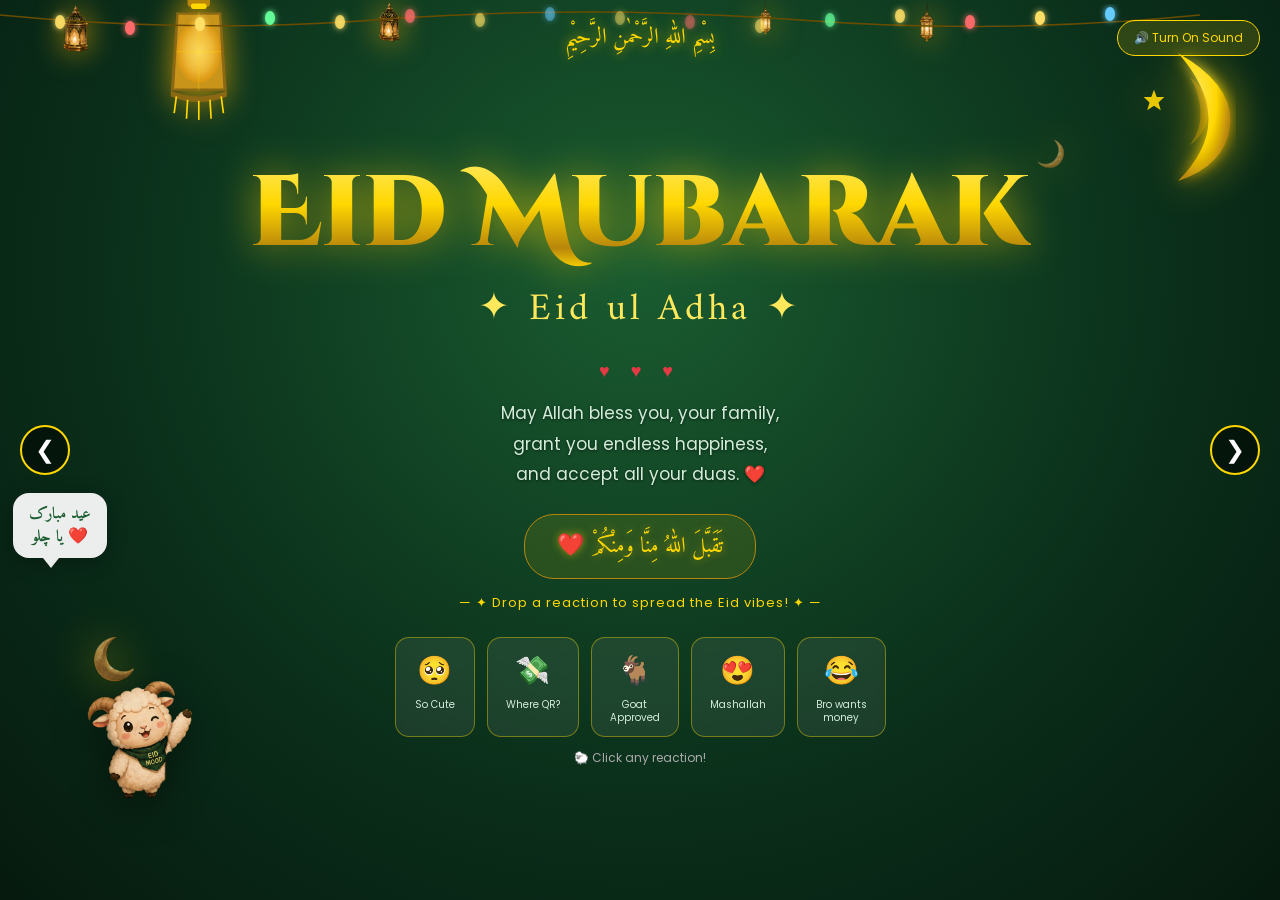
==== index.html @ 387fee1a "Initial commit - Eid ul Adha interactive web experience" ====
<!DOCTYPE html>
<html lang="en">
<head>
<meta charset="UTF-8">
<meta name="viewport" content="width=device-width, initial-scale=1.0, maximum-scale=1.0, user-scalable=no">
<title>Eid Mubarak - Eid ul Adha</title>
<link href="https://fonts.googleapis.com/css2?family=Cinzel+Decorative:wght@400;700;900&family=Amiri:wght@400;700&family=Poppins:wght@300;400;500;600;700&display=swap" rel="stylesheet">
<link rel="stylesheet" href="style.css">
</head>
<body>

<audio id="bg-music" loop>
    <source src="GIVEN_ASSESTS/BACK%20GROUND%20MUSIC.mp3" type="audio/mpeg">
</audio>

<canvas id="starCanvas"></canvas>

<!-- Slider Navigation -->
<button class="nav-btn prev-btn" id="prev-btn">❮</button>
<button class="nav-btn next-btn" id="next-btn">❯</button>

<!-- Toast for reactions -->
<div id="toast"></div>

<div class="slider-container" id="slider-container">

    <!-- ========================= SECTION 1 ========================= -->
    <section class="slide active" id="slide-1">
        <!-- String lights SVG -->
        <svg class="string-lights" viewBox="0 0 1200 80" preserveAspectRatio="none">
            <defs>
                <filter id="glow">
                    <feGaussianBlur stdDeviation="3" result="blur"/>
                    <feMerge><feMergeNode in="blur"/><feMergeNode in="SourceGraphic"/></feMerge>
                </filter>
            </defs>
            <path d="M0,15 Q200,35 400,18 Q600,5 800,20 Q1000,35 1200,15" stroke="#6a4c00" stroke-width="1.5" fill="none"/>
            <g filter="url(#glow)">
                <ellipse cx="60" cy="22" rx="5" ry="7" fill="#FFE066" class="bulb"/>
                <ellipse cx="130" cy="28" rx="5" ry="7" fill="#FF6B6B" class="bulb"/>
                <ellipse cx="200" cy="24" rx="5" ry="7" fill="#FFE066" class="bulb"/>
                <ellipse cx="270" cy="18" rx="5" ry="7" fill="#66FF99" class="bulb"/>
                <ellipse cx="340" cy="22" rx="5" ry="7" fill="#FFE066" class="bulb"/>
                <ellipse cx="410" cy="16" rx="5" ry="7" fill="#FF6B6B" class="bulb"/>
                <ellipse cx="480" cy="20" rx="5" ry="7" fill="#FFE066" class="bulb"/>
                <ellipse cx="550" cy="14" rx="5" ry="7" fill="#66CCFF" class="bulb"/>
                <ellipse cx="620" cy="18" rx="5" ry="7" fill="#FFE066" class="bulb"/>
                <ellipse cx="690" cy="22" rx="5" ry="7" fill="#FF6B6B" class="bulb"/>
                <ellipse cx="760" cy="26" rx="5" ry="7" fill="#FFE066" class="bulb"/>
                <ellipse cx="830" cy="20" rx="5" ry="7" fill="#66FF99" class="bulb"/>
                <ellipse cx="900" cy="16" rx="5" ry="7" fill="#FFE066" class="bulb"/>
                <ellipse cx="970" cy="22" rx="5" ry="7" fill="#FF6B6B" class="bulb"/>
                <ellipse cx="1040" cy="18" rx="5" ry="7" fill="#FFE066" class="bulb"/>
                <ellipse cx="1110" cy="14" rx="5" ry="7" fill="#66CCFF" class="bulb"/>
            </g>
        </svg>

        <div class="bismillah">بِسْمِ اللهِ الرَّحْمٰنِ الرَّحِيْمِ</div>
        <button class="sound-btn" id="sound-btn">🔊 Turn On Sound</button>

        <div class="speech-bubble">عید مبارک<br>یا چلو ❤️</div>

        <!-- Replaced SVG Sheep with PNG + Animation Class -->
        <img src="GIVEN_ASSESTS/SECTION%201%20SHEEP.png" class="sheep-s1 waving-sheep" alt="Happy Sheep">

        <!-- BOTH Old and New Moons -->
        <img src="GIVEN_ASSESTS/MOON%201.png" class="old-moon-1 glowing-moon" alt="Moon 1">
        <img src="GIVEN_ASSESTS/MOON%202.png" class="old-moon-2 glowing-moon" alt="Moon 2">
        
        <svg class="new-moon glowing-moon" viewBox="0 0 160 180" xmlns="http://www.w3.org/2000/svg">
            <defs>
                <radialGradient id="moonGrad" cx="35%" cy="35%" r="65%">
                    <stop offset="0%" stop-color="#FFE85C"/>
                    <stop offset="60%" stop-color="#FFD700"/>
                    <stop offset="100%" stop-color="#B8860B"/>
                </radialGradient>
                <filter id="moonGlow">
                    <feGaussianBlur stdDeviation="8" result="blur"/>
                    <feMerge><feMergeNode in="blur"/><feMergeNode in="SourceGraphic"/></feMerge>
                </filter>
            </defs>
            <g filter="url(#moonGlow)">
                <path d="M80,10 Q150,50 145,100 Q140,150 80,170 Q120,130 118,90 Q116,50 80,10Z" fill="url(#moonGrad)"/>
                <path d="M95,40 Q120,60 118,85 Q116,110 95,125 Q110,105 108,82 Q107,60 95,40Z" fill="rgba(255,180,0,0.3)"/>
            </g>
            <g transform="translate(50,70)">
                <polygon points="0,-14 3.4,-5 12.9,-5 5.6,1.8 8.5,11.5 0,6 -8.5,11.5 -5.6,1.8 -12.9,-5 -3.4,-5" fill="#FFD700" opacity="0.9"/>
            </g>
        </svg>

        <!-- BOTH Old and New Lanterns -->
        <img src="GIVEN_ASSESTS/LENTERN%201.png" class="old-lantern-1 glowing-lantern" alt="Lantern 1">
        <img src="GIVEN_ASSESTS/LENTERN%202.png" class="old-lantern-2 glowing-lantern" alt="Lantern 2">
        <img src="GIVEN_ASSESTS/LENTERN%201.png" class="old-lantern-3 glowing-lantern" alt="Lantern 3">
        <img src="GIVEN_ASSESTS/LENTERN%202.png" class="old-lantern-4 glowing-lantern" alt="Lantern 4">
        
        <svg class="new-lantern glowing-lantern" viewBox="0 0 80 130" xmlns="http://www.w3.org/2000/svg">
            <defs>
                <radialGradient id="lg1" cx="50%" cy="50%" r="50%">
                    <stop offset="0%" stop-color="#FFE066" stop-opacity="0.9"/>
                    <stop offset="100%" stop-color="#FF9900" stop-opacity="0.3"/>
                </radialGradient>
                <filter id="lglow"><feGaussianBlur stdDeviation="4"/></filter>
            </defs>
            <rect x="30" y="0" width="20" height="15" rx="3" fill="#B8860B"/>
            <rect x="33" y="12" width="14" height="5" rx="2" fill="#FFD700"/>
            <path d="M20,20 L60,20 L65,90 L15,90 Z" fill="#8B6914"/>
            <path d="M22,22 L58,22 L62,88 L18,88 Z" fill="#C8941A"/>
            <ellipse cx="40" cy="55" rx="20" ry="28" fill="url(#lg1)"/>
            <ellipse cx="40" cy="55" rx="15" ry="22" fill="#FFE066" opacity="0.4" filter="url(#lglow)"/>
            <line x1="40" y1="20" x2="40" y2="90" stroke="rgba(255,215,0,0.3)" stroke-width="1"/>
            <line x1="20" y1="55" x2="60" y2="55" stroke="rgba(255,215,0,0.3)" stroke-width="1"/>
            <path d="M15,90 Q40,100 65,90 L65,95 Q40,105 15,95 Z" fill="#8B6914"/>
            <line x1="20" y1="95" x2="18" y2="110" stroke="#FFD700" stroke-width="1.5"/>
            <line x1="30" y1="98" x2="29" y2="115" stroke="#FFD700" stroke-width="1.5"/>
            <line x1="40" y1="99" x2="40" y2="116" stroke="#FFD700" stroke-width="1.5"/>
            <line x1="50" y1="98" x2="51" y2="115" stroke="#FFD700" stroke-width="1.5"/>
            <line x1="60" y1="95" x2="62" y2="110" stroke="#FFD700" stroke-width="1.5"/>
        </svg>

        <div class="s1-content">
            <div class="eid-title">Eid Mubarak</div>
            <div class="eid-subtitle">✦ Eid ul Adha ✦</div>
            <div class="hearts-row">♥ ♥ ♥</div>
            <p class="blessing-text">
                May Allah bless you, your family,<br>
                grant you endless happiness,<br>
                and accept all your duas. ❤️
            </p>
            <div class="arabic-dua">❤️ تَقَبَّلَ اللهُ مِنَّا وَمِنْكُمْ</div>
            <div class="reaction-label">✦ Drop a reaction to spread the Eid vibes! ✦</div>
            <div class="reaction-row">
                <div class="react-btn" data-type="cute"><span class="emoji">🥺</span><span class="label">So Cute</span></div>
                <div class="react-btn" data-type="qr"><span class="emoji">💸</span><span class="label">Where QR?</span></div>
                <div class="react-btn" data-type="goat"><span class="emoji">🐐</span><span class="label">Goat<br>Approved</span></div>
                <div class="react-btn" data-type="masha"><span class="emoji">😍</span><span class="label">Mashallah</span></div>
                <div class="react-btn" data-type="broke"><span class="emoji">😂</span><span class="label">Bro wants<br>money</span></div>
            </div>
            <p style="font-size:12px;color:#aaa;margin-top:12px;">🐑 Click any reaction!</p>
        </div>
        <div id="confetti-container"></div>
    </section>

    <!-- ========================= SECTION 2 ========================= -->
    <section class="slide" id="slide-2">
        <div class="s2-bg-pattern"></div>
        <canvas class="money-canvas" id="moneyCanvas"></canvas>

        <div class="sci-note fluttering-note">
            <div class="note-title">💡 Scientific Fact</div>
            <div class="note-body">Scientists say sending Eidi increases happiness by 99.9% 😎</div>
        </div>

        <div class="sheep-s2-wrapper center-y">
            <div id="tears-container"></div>
            <!-- Replaced SVG Sheep with PNG + Animation Class -->
            <img src="GIVEN_ASSESTS/SECTION%202%20SHEEP.png" class="sheep-s2 crying-sheep-anim" alt="Crying Sheep">
        </div>
        
        <div class="speech-bubble bubble-s2">
            Aap bhi na yarr... 🥺
        </div>

        <div class="s2-content">
            <div class="s2-habibi">Okayy Habibi...</div>
            <div class="s2-title">Now For The <span>Important Part</span> 🥰</div>
            <div class="survived-row">
                You survived Ramadan. <span class="check">✅</span>&nbsp;
                You survived Eid. <span class="check">✅</span>&nbsp;
                You survived Qurbani. <span class="check">✅</span>
            </div>
            <p style="font-size:14px;color:#ccc;margin-bottom:12px;">Now complete the final mission:</p>
            <div class="send-eidi-btn">💸 SEND EIDI 💸</div>
            
            <div class="s2-options">
                <div class="option-card oc-green" data-type="eidi">
                    <span class="oc-emoji">💸</span>
                    <span class="oc-title">Send Eidi</span>
                    <span class="oc-sub">Best Option</span>
                </div>
                <div class="option-card oc-red" data-type="broke">
                    <span class="oc-emoji">😭</span>
                    <span class="oc-title">I'm Broke</span>
                    <span class="oc-sub">(Still Click)</span>
                </div>
                <div class="option-card oc-gold" data-type="negotiate">
                    <span class="oc-emoji">🤝</span>
                    <span class="oc-title">Negotiate</span>
                    <span class="oc-sub">Discount?</span>
                </div>
                <div class="option-card oc-purple" data-type="dua">
                    <span class="oc-emoji">🙏</span>
                    <span class="oc-title">Dua Instead?</span>
                    <span class="oc-sub">(Accepted)</span>
                </div>
            </div>
            <p style="font-size:12px;color:#888;">— Choose wisely 😅 —</p>

            <div class="s2-hints">
                <div class="hint-item">
                    <span class="hint-emoji">🐑</span>
                    <div><strong style="color:#FFD700">I'm Broke Clicked?</strong><br>Even ₹10 rupees builds character. 🥲</div>
                </div>
                <div class="hint-item">
                    <span class="hint-emoji">😎</span>
                    <div><strong style="color:#FFD700">Dua Instead Clicked?</strong><br>Dua accepted... but QR is still available 👀</div>
                </div>
                <div class="hint-item">
                    <span class="hint-emoji">⏰</span>
                    <div><strong style="color:#FFD700">Taking too long?</strong><br>Habibi don't scroll away... 😅</div>
                </div>
            </div>
        </div>
    </section>

    <!-- ========================= SECTION 3 ========================= -->
    <section class="slide" id="slide-3">
        <canvas id="moneyCanvas3"></canvas>
        <div id="sparkle-container"></div>

        <!-- Both Old and New Lanterns -->
        <img src="GIVEN_ASSESTS/LENTERN%201.png" class="old-lantern-1-s3 glowing-lantern" alt="Lantern 1">
        <svg class="new-lantern-s3 glowing-lantern" viewBox="0 0 80 130" xmlns="http://www.w3.org/2000/svg">
            <rect x="30" y="0" width="20" height="15" rx="3" fill="#B8860B"/>
            <rect x="33" y="12" width="14" height="5" rx="2" fill="#FFD700"/>
            <path d="M20,20 L60,20 L65,90 L15,90 Z" fill="#8B6914"/>
            <path d="M22,22 L58,22 L62,88 L18,88 Z" fill="#C8941A"/>
            <defs><radialGradient id="lg2" cx="50%" cy="50%" r="50%"><stop offset="0%" stop-color="#FFE066" stop-opacity="0.9"/><stop offset="100%" stop-color="#FF9900" stop-opacity="0.3"/></radialGradient></defs>
            <ellipse cx="40" cy="55" rx="20" ry="28" fill="url(#lg2)"/>
            <line x1="40" y1="20" x2="40" y2="90" stroke="rgba(255,215,0,0.3)" stroke-width="1"/>
            <path d="M15,90 Q40,100 65,90 L65,95 Q40,105 15,95 Z" fill="#8B6914"/>
            <line x1="20" y1="95" x2="18" y2="110" stroke="#FFD700" stroke-width="1.5"/>
            <line x1="30" y1="98" x2="29" y2="115" stroke="#FFD700" stroke-width="1.5"/>
            <line x1="40" y1="99" x2="40" y2="116" stroke="#FFD700" stroke-width="1.5"/>
            <line x1="50" y1="98" x2="51" y2="115" stroke="#FFD700" stroke-width="1.5"/>
            <line x1="60" y1="95" x2="62" y2="110" stroke="#FFD700" stroke-width="1.5"/>
        </svg>

        <!-- Replaced SVG Sheep with PNG + Animation Class -->
        <img src="GIVEN_ASSESTS/SECTION%203%20SHEEP.png" class="sheep-s3 enjoying-sheep" alt="Cool Sheep">
        <div class="bubble-s3">Eidi de do yaar 💙</div>
        <div class="thank-you">Thank you<br>in advance 🥲</div>

        <div class="s3-content">
            <div class="s3-title">✨ Official Eidi Collection Center ✨</div>
            <div class="s3-subtitle">Support Local Broke Human ❤️</div>

            <div class="s3-left">
                <div class="s3-panel-title">Eidi Goal</div>
                <div class="progress-bar-wrap">
                    <div class="progress-bar-fill goal-fill" id="goal-progress-fill"></div>
                </div>
                <div class="progress-pct" id="goal-percent-text">0%</div>
                <div class="goal-text">Goal: PS5 leke FIFA khelunga! 🎮</div>
                <div class="ps5-box">
                    <img src="GIVEN_ASSESTS/ps5_real.png" class="ps5-img" alt="PS5 Console">
                </div>
            </div>

            <div class="s3-center">
                <div class="s3-progress-box">
                    <div class="s3-prog-title">Eidi Collection Progress</div>
                    <div class="s3-prog-bar-wrap">
                        <div class="s3-prog-fill main-fill" id="main-progress-fill"></div>
                    </div>
                    <div class="s3-prog-nums" id="amount-text">₹0 / ₹49,990</div>
                    <div class="s3-prog-msg">Thoda aur pyaar dikhao, PS5 humara intezaar kar raha hai! 😎</div>
                </div>

                <div class="qr-label">📷 Scan &amp; Send Eidi</div>
                <div class="qr-wrap">
                    <div class="qr-glow-track"></div>
                    <div class="qr-inner" id="qrInner">
                        <img src="GIVEN_ASSESTS/qr_code.png" id="qrCanvas" style="width:100%;height:100%;border-radius:10px;display:block;" alt="UPI QR Code">
                    </div>
                </div>
                <div class="qr-upi">UPI ID: aryansk282@okicici ❤️</div>

                <div class="share-row">
                    <div class="share-icon" style="background:#25D366" title="WhatsApp">💬</div>
                    <div class="share-icon" style="background:linear-gradient(45deg,#f09433,#e6683c,#dc2743,#cc2366,#bc1888)" title="Instagram">📷</div>
                    <div class="share-icon" style="background:#FFFC00;color:#000" title="Snapchat">👻</div>
                    <div class="share-icon" style="background:#0088CC" title="Telegram">✈️</div>
                    <div class="share-icon" style="background:#555" title="Share">↗️</div>
                </div>
            </div>

            <div class="s3-right">
                <div class="s3-stats-box">
                    <div class="stats-label">Total Eidi Received</div>
                    <div class="stats-amount" id="total-received-text">₹0</div>
                    <div class="stats-txn">33 Transactions 🎉</div>
                </div>
                <div class="s3-dua-box">
                    <strong>🤲 My Dua For You</strong>
                    May Allah multiply your wealth and happiness, so you can give me more eidi 🙌
                </div>
                <div class="s3-dua-accepted-box" id="dua-accepted-box">
                    <strong>🙏 Dua Accepted!</strong>
                    Dua accepted... but the QR is still available, just saying! 😉💸
                </div>
            </div>
        </div>
    </section>
</div>

<script src="script.js"></script>
</body>
</html>
---- style.css ----
:root {
    --gold: #FFD700;
    --gold-light: #FFE85C;
    --gold-dark: #B8860B;
    --green-deep: #0A2E1A;
    --green-mid: #0F4A2A;
    --green-light: #1A6B3A;
    --cream: #FFF8E7;
    --red-accent: #E63946;
    --bg-sand: #F5E6C8;
    --bg-sand2: #EDD9A3;
}

* { margin: 0; padding: 0; box-sizing: border-box; }

body, html {
    background: var(--green-deep);
    font-family: 'Poppins', sans-serif;
    overflow: hidden; /* Hide scroll for slider */
    cursor: default;
    height: 100%;
    width: 100%;
}

/* Slider Structure */
.slider-container { width: 100%; height: 100%; position: relative; }

.slide {
    position: absolute;
    top: 0; left: 0;
    width: 100%; height: 100%;
    opacity: 0; visibility: hidden;
    transition: opacity 0.8s ease-in-out, visibility 0.8s;
    overflow-y: auto; overflow-x: hidden;
    display: flex;
    flex-direction: column;
    justify-content: flex-start;
    align-items: center;
}
.slide.active { opacity: 1; visibility: visible; z-index: 10; }

#slide-1 { background: radial-gradient(ellipse at 50% 30%, #1A5C30 0%, #0A2E1A 60%, #061A0E 100%); padding: 100px 20px 60px 20px; }
#slide-2 { background: radial-gradient(ellipse at 50% 20%, #4a3200 0%, #2a1a00 40%, #1a0f00 100%); padding: 100px 20px 60px 20px; }
#slide-3 { background: radial-gradient(ellipse at 50% 0%, #1A5C30 0%, #0A2E1A 50%, #061A0E 100%); padding: 100px 20px 60px 20px; }

/* Navigation */
.nav-btn {
    position: fixed; top: 50%; transform: translateY(-50%);
    background: rgba(0,0,0,0.5); color: white;
    border: 2px solid var(--gold); border-radius: 50%;
    width: 50px; height: 50px; font-size: 1.5rem;
    cursor: pointer; z-index: 100; transition: all 0.3s;
    backdrop-filter: blur(5px);
}
.nav-btn:hover { background: var(--gold); color: var(--green-deep); transform: translateY(-50%) scale(1.1); }
.prev-btn { left: 20px; }
.next-btn { right: 20px; }

/* Badges & Shared */
.section-badge {
    position: absolute; top: 20px; left: 20px;
    background: var(--green-mid); border: 2px solid var(--gold);
    color: var(--gold); font-family: 'Cinzel Decorative', serif;
    font-size: 11px; padding: 6px 12px; border-radius: 4px;
    z-index: 10; text-transform: uppercase; letter-spacing: 2px;
}
.section-badge span { display: block; font-size: 22px; font-weight: 900; line-height: 1; }
.sound-btn {
    position: absolute; top: 20px; right: 20px;
    background: rgba(255,215,0,0.15); border: 1.5px solid var(--gold);
    color: var(--gold); padding: 8px 16px; border-radius: 20px;
    font-size: 12px; cursor: pointer; z-index: 100; transition: all 0.3s;
    font-family: 'Poppins', sans-serif;
}
.sound-btn:hover { background: rgba(255,215,0,0.3); }

/* CANVAS STARS BG */
#starCanvas { position: fixed; top: 0; left: 0; width: 100%; height: 100%; pointer-events: none; z-index: 0; }

/* =========================== SECTION 1 =========================== */
.string-lights { position: absolute; top: 0; left: 0; right: 0; height: 80px; z-index: 5; }
.bismillah {
    position: absolute; top: 18px; left: 50%; transform: translateX(-50%);
    font-family: 'Amiri', serif; color: var(--gold); font-size: 22px;
    text-shadow: 0 0 12px rgba(255,215,0,0.8); z-index: 10; white-space: nowrap;
}

.s1-content { position: relative; z-index: 5; text-align: center; display: flex; flex-direction: column; align-items: center; width: 100%; max-width: 1100px; padding-top: 60px; }
.eid-title {
    font-family: 'Cinzel Decorative', serif; font-size: clamp(48px, 8vw, 100px); font-weight: 900;
    background: linear-gradient(180deg, #FFE85C 0%, #FFD700 40%, #B8860B 80%, #FFD700 100%);
    -webkit-background-clip: text; background-clip: text; -webkit-text-fill-color: transparent;
    animation: titleGlow 2s ease-in-out infinite alternate;
    filter: drop-shadow(0 0 20px rgba(255,215,0,0.6)); line-height: 1.1; margin-bottom: 6px;
}
@keyframes titleGlow {
    from { filter: drop-shadow(0 0 15px rgba(255,215,0,0.5)) drop-shadow(0 0 30px rgba(255,200,0,0.3)); }
    to { filter: drop-shadow(0 0 30px rgba(255,215,0,0.9)) drop-shadow(0 0 60px rgba(255,220,0,0.6)); }
}
.eid-subtitle {
    font-family: 'Amiri', serif; font-size: clamp(20px, 3.5vw, 38px);
    color: var(--gold-light); letter-spacing: 4px; margin-bottom: 10px;
    animation: subtitleGlow 2.5s ease-in-out infinite alternate;
}
@keyframes subtitleGlow {
    from { text-shadow: 0 0 10px rgba(255,215,0,0.4), 0 0 20px rgba(255,200,0,0.2); }
    to { text-shadow: 0 0 20px rgba(255,215,0,0.9), 0 0 40px rgba(255,200,0,0.5); }
}
.hearts-row { color: var(--red-accent); font-size: 18px; letter-spacing: 8px; margin: 4px 0; }
.blessing-text { font-size: clamp(13px, 1.5vw, 17px); color: #d4edda; line-height: 1.8; margin: 10px 0; text-shadow: 0 1px 3px rgba(0,0,0,0.5); }
.arabic-dua {
    background: rgba(255,215,0,0.1); border: 1.5px solid var(--gold-dark); border-radius: 30px;
    padding: 12px 32px; font-family: 'Amiri', serif; font-size: clamp(16px, 2vw, 22px);
    color: var(--gold); margin: 14px auto; display: inline-block; text-shadow: 0 0 8px rgba(255,215,0,0.5);
}

/* PNG Sheep Animation & Placement */
.sheep-s1 { position: absolute; left: 3%; bottom: 5%; width: clamp(140px, 18vw, 240px); z-index: 6; filter: drop-shadow(0 10px 20px rgba(0,0,0,0.4)); }
.waving-sheep { transform-origin: bottom center; animation: wave-sheep 2s ease-in-out infinite alternate, sheepFloat 3s ease-in-out infinite; }
@keyframes wave-sheep { from { transform: rotate(-3deg); } to { transform: rotate(3deg); } }
@keyframes sheepFloat { 0%, 100% { transform: translateY(0); } 50% { transform: translateY(-8px); } }

/* Mixed Lanterns & Moons */
.glowing-lantern { animation: lanternSwing 4s ease-in-out infinite; transform-origin: top center; filter: drop-shadow(0 0 15px rgba(255,180,0,0.7)); }
@keyframes lanternSwing { 0%,100% { transform: rotate(-8deg); } 50% { transform: rotate(8deg); } }
.old-lantern-1 { position: absolute; left: 3%; top: -10px; width: clamp(50px, 6vw, 85px); z-index: 4; }
.old-lantern-2 { position: absolute; right: 25%; top: -10px; width: clamp(45px, 5vw, 65px); z-index: 4; animation-delay: -3s; }
.old-lantern-3 { position: absolute; left: 28%; top: -10px; width: clamp(40px, 5vw, 65px); z-index: 4; animation-delay: -0.7s; }
.old-lantern-4 { position: absolute; right: 38%; top: -10px; width: clamp(35px, 4.5vw, 55px); z-index: 4; animation-delay: -2.3s; }
.new-lantern { position: absolute; left: 12%; top: -10px; width: clamp(55px, 7vw, 95px); z-index: 4; animation-delay: -1.5s; }

.glowing-moon { animation: moonGlow 3s ease-in-out infinite alternate; filter: drop-shadow(0 0 20px rgba(255,215,0,0.6)); }
@keyframes moonGlow { from { filter: drop-shadow(0 0 15px rgba(255,215,0,0.4)); } to { filter: drop-shadow(0 0 35px rgba(255,215,0,0.9)); } }
.old-moon-1 { position: absolute; left: 4%; bottom: 20%; width: clamp(70px, 9vw, 120px); z-index: 3; opacity: 0.7; }
.old-moon-2 { position: absolute; right: 14%; top: 12%; width: clamp(60px, 7vw, 100px); z-index: 3; opacity: 0.6; animation-delay: -2s;}
.new-moon { position: absolute; right: 3%; top: 5%; width: clamp(80px, 10vw, 130px); z-index: 4; }

.speech-bubble {
    position: absolute; left: 1%; bottom: 38%; background: rgba(255,255,255,0.92);
    border-radius: 16px; padding: 10px 16px; font-family: 'Amiri', serif; font-size: 16px;
    color: #1A5C30; font-weight: 700; z-index: 7; box-shadow: 0 4px 20px rgba(0,0,0,0.3);
    animation: bubbleFloat 3s ease-in-out infinite; text-align: center; line-height: 1.4;
}
.speech-bubble::after { content: ''; position: absolute; bottom: -10px; left: 30px; border-width: 10px 8px 0; border-style: solid; border-color: rgba(255,255,255,0.92) transparent transparent; }
@keyframes bubbleFloat { 0%,100% { transform: translateY(0) rotate(-1deg); } 50% { transform: translateY(-5px) rotate(1deg); } }

/* Reactions */
.reaction-row { display: flex; gap: 12px; justify-content: center; margin-top: 16px; flex-wrap: wrap; }
.reaction-label { font-size: 13px; color: var(--gold); margin-bottom: 8px; letter-spacing: 1px; }
.reaction-label::before, .reaction-label::after { content: ' — '; }
.react-btn {
    background: rgba(255,255,255,0.07); border: 1.5px solid rgba(255,215,0,0.4);
    border-radius: 14px; padding: 12px 18px; cursor: pointer; transition: all 0.3s cubic-bezier(0.34,1.56,0.64,1);
    display: flex; flex-direction: column; align-items: center; gap: 6px; min-width: 80px; backdrop-filter: blur(4px);
}
.react-btn:hover { transform: translateY(-8px) scale(1.1); background: rgba(255,215,0,0.15); border-color: var(--gold); box-shadow: 0 10px 30px rgba(255,215,0,0.3); }
.react-btn .emoji { font-size: 28px; }
.react-btn .label { font-size: 10px; color: #d4edda; text-align: center; line-height: 1.3; }
.confetti { position: absolute; z-index: 3; pointer-events: none; }

/* =========================== SECTION 2 =========================== */
.s2-bg-pattern { position: absolute; inset: 0; background-image: radial-gradient(circle, rgba(255,215,0,0.03) 1px, transparent 1px); background-size: 30px 30px; }
.money-canvas, #moneyCanvas3 { position: absolute; top: 0; left: 0; width: 100%; height: 100%; pointer-events: none; z-index: 2; }
img { max-width: 100%; height: auto; object-fit: contain; }

.s2-content { position: relative; z-index: 5; text-align: center; max-width: 1000px; width: 100%; }
.s2-habibi { font-size: clamp(14px, 2vw, 18px); color: var(--gold-light); letter-spacing: 2px; margin-bottom: 4px; }
.s2-title { font-family: 'Cinzel Decorative', serif; font-size: clamp(26px, 4.5vw, 52px); font-weight: 900; color: var(--cream); margin-bottom: 12px; text-shadow: 0 2px 10px rgba(0,0,0,0.5); }
.s2-title span { color: var(--gold); }
.survived-row { font-size: clamp(11px, 1.4vw, 15px); color: #aaa; margin-bottom: 20px; letter-spacing: 1px; }
.survived-row .check { color: #4CAF50; }

.send-eidi-btn {
    display: inline-block; background: linear-gradient(135deg, #2a5c1a, #1a3c0a);
    border: 2px solid var(--gold); border-radius: 12px; padding: 16px 50px;
    font-family: 'Cinzel Decorative', serif; font-size: clamp(18px, 3vw, 28px);
    color: var(--gold); letter-spacing: 3px; margin: 10px auto 24px; cursor: pointer;
    transition: all 0.3s; box-shadow: 0 0 30px rgba(255,215,0,0.2), inset 0 0 20px rgba(255,215,0,0.05);
    animation: btnPulse 2s ease-in-out infinite;
}
@keyframes btnPulse { 0%,100% { box-shadow: 0 0 20px rgba(255,215,0,0.2); } 50% { box-shadow: 0 0 40px rgba(255,215,0,0.5); } }
.send-eidi-btn:hover { transform: scale(1.05); background: linear-gradient(135deg, #3a7c2a, #2a5c1a); }

.s2-options { display: flex; gap: 14px; justify-content: center; flex-wrap: wrap; margin-bottom: 24px; }
.option-card {
    border-radius: 14px; padding: 18px 24px; cursor: pointer; transition: all 0.3s cubic-bezier(0.34,1.56,0.64,1);
    display: flex; flex-direction: column; align-items: center; gap: 8px; min-width: 120px; position: relative; overflow: hidden;
}
.option-card::before { content: ''; position: absolute; inset: 0; background: linear-gradient(135deg, rgba(255,255,255,0.1), transparent); opacity: 0; transition: opacity 0.3s; }
.option-card:hover::before { opacity: 1; }
.option-card:hover { transform: translateY(-8px) scale(1.05); box-shadow: 0 20px 40px rgba(0,0,0,0.3); }
.option-card .oc-emoji { font-size: 32px; }
.option-card .oc-title { font-weight: 700; font-size: 14px; }
.option-card .oc-sub { font-size: 10px; opacity: 0.8; }
.oc-green { background: linear-gradient(135deg, #2a6c1a, #1a4c0a); border: 2px solid #4a9c2a; color: white; }
.oc-red { background: linear-gradient(135deg, #8B0000, #5a0000); border: 2px solid #cc2222; color: white; }
.oc-gold { background: linear-gradient(135deg, #b8860b, #8a6309); border: 2px solid var(--gold); color: white; }
.oc-purple { background: linear-gradient(135deg, #4a1a6c, #2a0a4c); border: 2px solid #7a3aac; color: white; }

/* PNG Sheep S2 */
.sheep-s2-wrapper { position: absolute; left: 2%; bottom: 5%; width: clamp(130px, 16vw, 200px); z-index: 6; }
.sheep-s2-wrapper.center-y { bottom: auto; top: 50%; transform: translateY(-50%); }
.sheep-s2 { width: 100%; height: auto; filter: drop-shadow(0 8px 20px rgba(0,0,0,0.4)); }
.crying-sheep-anim { animation: sad-breathe 2.5s ease-in-out infinite alternate; }
@keyframes sad-breathe { 0% { transform: scale(1); } 100% { transform: scale(0.98) translateY(2px); } }

/* Tears */
#tears-container { position: absolute; top: 35%; left: 35%; width: 40%; height: 30%; z-index: 10; pointer-events: none; }
.tear { position: absolute; width: 6px; height: 12px; background: rgba(135, 206, 235, 0.8); border-radius: 50% 50% 50% 50% / 60% 60% 40% 40%; animation: fall-tear 1.5s infinite; opacity: 0; }
@keyframes fall-tear { 0% { transform: translateY(0) scale(0.8); opacity: 1; } 80% { transform: translateY(40px) scale(1); opacity: 0.5; } 100% { transform: translateY(50px) scale(0.5); opacity: 0; } }

.sci-note {
    position: absolute; right: 3%; top: 15%; width: clamp(140px, 16vw, 200px);
    background: #F5E6A3; padding: 16px; border-radius: 4px; box-shadow: 4px 4px 20px rgba(0,0,0,0.4);
    transform-origin: top right; z-index: 6;
}
.fluttering-note { animation: noteWave 3s ease-in-out infinite; }
@keyframes noteWave { 0%,100% { transform: rotate(2deg); } 33% { transform: rotate(-1deg) skewX(1deg); } 66% { transform: rotate(3deg) skewX(-1deg); } }
.note-title { font-size: 11px; font-weight: 700; color: #5a4000; display: flex; align-items: center; gap: 4px; margin-bottom: 8px; border-bottom: 1px solid #c8a030; padding-bottom: 6px; }
.note-body { font-size: 11px; color: #3a2800; line-height: 1.6; }

.s2-hints {
    background: linear-gradient(135deg, rgba(10,40,20,0.9), rgba(5,25,12,0.9));
    border: 1px solid rgba(255,215,0,0.2); border-radius: 16px; padding: 16px 24px;
    display: flex; gap: 20px; justify-content: center; flex-wrap: wrap; margin-top: 10px;
}
.hint-item { display: flex; align-items: center; gap: 10px; font-size: 11px; color: #b8d4c0; max-width: 200px; text-align: left;}
.hint-emoji { font-size: 22px; }

.bubble-s2 {
    left: 2%; bottom: 45%; font-size: 11px; color: #aaa; background: rgba(0,0,0,0.5);
    padding: 6px 10px; border-radius: 8px; z-index: 7; text-align: center;
    box-shadow: none; border-width: 0;
}
.bubble-s2::after { display: none; }

/* =========================== SECTION 3 =========================== */
.s3-content { position: relative; z-index: 5; text-align: center; max-width: 1100px; width: 100%; display: grid; grid-template-columns: 1fr 1.2fr 1fr; gap: 24px; align-items: start; }
.s3-title { grid-column: 1/-1; font-family: 'Cinzel Decorative', serif; font-size: clamp(22px, 4vw, 44px); font-weight: 900; color: var(--gold); text-shadow: 0 0 20px rgba(255,215,0,0.5); margin-bottom: 6px; animation: titleGlow 2.5s ease-in-out infinite alternate; }
.s3-subtitle { grid-column: 1/-1; color: #d4edda; font-size: 14px; margin-bottom: 20px; }

.s3-left { background: rgba(10,40,20,0.7); border: 1.5px solid rgba(255,215,0,0.3); border-radius: 16px; padding: 20px; backdrop-filter: blur(6px); }
.s3-panel-title { color: var(--gold); font-size: 13px; font-weight: 700; margin-bottom: 12px; text-transform: uppercase; letter-spacing: 2px; }
.progress-bar-wrap { background: rgba(255,255,255,0.1); border-radius: 20px; height: 14px; overflow: hidden; margin-bottom: 8px; border: 1px solid rgba(255,215,0,0.2); }
.progress-bar-fill { height: 100%; width: 0%; background: linear-gradient(90deg, #4CAF50, #8BC34A, var(--gold)); border-radius: 20px; position: relative; animation: progressShimmer 2s ease-in-out infinite; transition: width 1s ease; }
@keyframes progressShimmer { 0%,100% { box-shadow: 0 0 8px rgba(75,200,100,0.5); } 50% { box-shadow: 0 0 16px rgba(75,200,100,0.9); } }
.progress-pct { font-size: 12px; color: #aaa; margin-bottom: 12px; }
.goal-text { font-size: 11px; color: #8a9; font-style: italic; }
.ps5-box {
    background: linear-gradient(135deg, #1a1a2e, #16213e);
    border: 1px solid rgba(255,215,0,0.3);
    border-radius: 12px;
    padding: 12px;
    margin-top: 12px;
    text-align: center;
    display: flex;
    justify-content: center;
    align-items: center;
    height: 120px;
    overflow: hidden;
}
.ps5-img {
    height: 100%;
    width: auto;
    max-width: 100%;
    object-fit: contain;
    filter: drop-shadow(0 0 8px rgba(0, 150, 255, 0.4));
    transition: transform 0.3s cubic-bezier(0.34,1.56,0.64,1);
}
.ps5-img:hover {
    transform: scale(1.1) rotate(2deg);
    filter: drop-shadow(0 0 15px rgba(0, 150, 255, 0.7));
}

.s3-center { display: flex; flex-direction: column; align-items: center; gap: 16px; }
.s3-progress-box { width: 100%; background: rgba(10,40,20,0.7); border: 1.5px solid rgba(255,215,0,0.3); border-radius: 16px; padding: 16px; backdrop-filter: blur(6px); }
.s3-prog-title { color: var(--gold); font-size: 13px; font-weight: 700; margin-bottom: 10px; }
.s3-prog-bar-wrap { background: rgba(255,255,255,0.1); border-radius: 20px; height: 18px; overflow: hidden; border: 1px solid rgba(255,215,0,0.2); margin-bottom: 8px; }
.s3-prog-fill { height: 100%; width: 0%; background: linear-gradient(90deg, #2a7c1a, #4CAF50, var(--gold)); border-radius: 20px; animation: progressShimmer 1.5s ease-in-out infinite; transition: width 1s ease; }
.s3-prog-nums { font-size: 11px; color: #aaa; }
.s3-prog-msg { font-size: 11px; color: #8a9; font-style: italic; margin-top: 6px; }

/* QR Scanner */
.qr-wrap { position: relative; width: 180px; height: 180px; margin: 0 auto; }
.qr-glow-track { position: absolute; inset: -5px; border-radius: 17px; overflow: hidden; }
.qr-glow-track::before { content: ''; position: absolute; inset: 0; background: conic-gradient(from 0deg, transparent 0%, transparent 70%, var(--gold) 80%, #fff8c0 90%, transparent 100%); animation: qrSpin 1.5s linear infinite; }
@keyframes qrSpin { to { transform: rotate(360deg); } }
.qr-inner { position: relative; z-index: 2; width: calc(100% - 6px); height: calc(100% - 6px); background: white; border-radius: 10px; margin: 3px; overflow: hidden; }
.qr-upi { font-size: 10px; color: #aaa; margin-top: 6px; }
.qr-label { font-size: 13px; font-weight: 700; color: var(--gold); margin-bottom: 8px; }
.share-row { display: flex; gap: 10px; justify-content: center; margin-top: 8px; }
.share-icon { width: 36px; height: 36px; border-radius: 50%; display: flex; align-items: center; justify-content: center; font-size: 16px; cursor: pointer; transition: transform 0.3s; }
.share-icon:hover { transform: scale(1.2); }

.s3-right { display: flex; flex-direction: column; gap: 14px; }
.s3-stats-box { background: rgba(10,40,20,0.7); border: 1.5px solid rgba(255,215,0,0.3); border-radius: 16px; padding: 20px; backdrop-filter: blur(6px); text-align: center; }
.stats-label { font-size: 12px; color: #aaa; text-transform: uppercase; letter-spacing: 2px; margin-bottom: 8px; }
.stats-amount { font-family: 'Cinzel Decorative', serif; font-size: 28px; color: var(--gold); animation: titleGlow 2s infinite alternate; }
.stats-txn { font-size: 12px; color: #8a9; margin-top: 4px; }
.s3-dua-box { background: rgba(10,40,20,0.7); border: 1.5px solid rgba(255,215,0,0.3); border-radius: 16px; padding: 16px; backdrop-filter: blur(6px); font-size: 12px; color: #d4edda; line-height: 1.7; font-style: italic; text-align: left; }
.s3-dua-box strong { color: var(--gold); display: block; margin-bottom: 6px; font-style: normal; }

.s3-dua-accepted-box {
    background: rgba(90, 20, 20, 0.7); /* Deep reddish/crimson ambient background */
    border: 1.5px solid rgba(230, 57, 70, 0.4);
    border-radius: 16px;
    padding: 16px;
    backdrop-filter: blur(6px);
    font-size: 12px;
    color: #ffd4d4;
    line-height: 1.7;
    font-style: italic;
    text-align: left;
    margin-top: 14px;
    box-shadow: 0 0 15px rgba(230, 57, 70, 0.2);
    transition: all 0.5s ease;
    animation: pulseBorder 3s infinite alternate;
}
.s3-dua-accepted-box strong {
    color: #ffb3b3;
    display: block;
    margin-bottom: 6px;
    font-style: normal;
}
.s3-dua-accepted-box.highlight-glow {
    animation: boxGlowHighlight 1s ease-in-out infinite alternate !important;
}
@keyframes pulseBorder {
    0% { border-color: rgba(230, 57, 70, 0.3); box-shadow: 0 0 10px rgba(230, 57, 70, 0.15); }
    100% { border-color: rgba(230, 57, 70, 0.7); box-shadow: 0 0 20px rgba(230, 57, 70, 0.4); }
}
@keyframes boxGlowHighlight {
    0% { box-shadow: 0 0 15px rgba(255, 107, 107, 0.5); border-color: rgba(255, 107, 107, 0.5); }
    100% { box-shadow: 0 0 35px rgba(255, 107, 107, 1); border-color: #ff6b6b; transform: scale(1.02); }
}

/* PNG Sheep S3 */
.sheep-s3 { position: absolute; right: 0; bottom: 0; width: clamp(140px, 17vw, 220px); z-index: 6; filter: drop-shadow(0 8px 20px rgba(0,0,0,0.4)); }
.enjoying-sheep { animation: sheepBob 2s ease-in-out infinite; }
@keyframes sheepBob { 0%,100% { transform: translateY(0); } 50% { transform: translateY(-6px); } }

/* Mixed Lanterns S3 */
.old-lantern-1-s3 { position: absolute; left: 3%; top: -10px; width: clamp(50px, 6vw, 80px); z-index: 4; }
.new-lantern-s3 { position: absolute; left: 10%; top: -10px; width: clamp(50px, 7vw, 90px); z-index: 4; }

.bubble-s3 { position: absolute; right: clamp(150px, 18vw, 240px); bottom: 30px; background: rgba(255,255,255,0.92); border-radius: 14px; padding: 8px 14px; font-size: 12px; font-weight: 700; color: #1A5C30; z-index: 7; box-shadow: 0 4px 12px rgba(0,0,0,0.3); animation: bubbleFloat 3s ease-in-out infinite; white-space: nowrap; }
.bubble-s3::after { content: ''; position: absolute; bottom: -8px; right: 20px; border-width: 8px 6px 0; border-style: solid; border-color: rgba(255,255,255,0.92) transparent transparent; }
.thank-you { position: absolute; left: 2%; bottom: 5%; font-size: 13px; color: var(--gold); font-style: italic; z-index: 6; }

/* Toast */
#toast {
    position: fixed; bottom: 40px; left: 50%; transform: translateX(-50%) translateY(100px);
    background: rgba(0,40,15,0.95); border: 2px solid var(--gold); color: var(--gold);
    padding: 14px 28px; border-radius: 20px; font-size: 14px; z-index: 200;
    transition: transform 0.5s cubic-bezier(0.34,1.56,0.64,1); font-family: 'Poppins', sans-serif; text-align: center;
}

/* Sparkles */
.sparkle { position: absolute; font-size: 18px; z-index: 4; pointer-events: none; animation: sparkleMove 4s linear infinite; }
@keyframes sparkleMove { 0% { transform: translateX(0) translateY(0) scale(0.5); opacity: 0; } 20% { opacity: 1; transform: translateX(10px) translateY(-10px) scale(1.2); } 80% { opacity: 1; } 100% { transform: translateX(40px) translateY(-40px) scale(0.3); opacity: 0; } }

/* Mobile */
@media (max-width: 768px) {
    /* Layout & Spacing */
    .slide {
        padding: 80px 15px 40px 15px !important;
    }
    .s1-content, .s2-content, .s3-content {
        padding-left: 35px;
        padding-right: 35px;
        padding-bottom: 120px !important; /* Elegant space for the sheep at bottom */
    }

    /* Navigation Buttons */
    .nav-btn { width: 40px; height: 40px; font-size: 1.2rem; }
    .prev-btn { left: 8px; }
    .next-btn { right: 8px; }

    /* Titles & Fonts */
    .eid-title { font-size: clamp(32px, 7.5vw, 52px); }
    .eid-subtitle { font-size: clamp(16px, 4vw, 22px); }
    .s2-title { font-size: clamp(20px, 5.5vw, 32px); }
    .s3-title { font-size: clamp(18px, 4.5vw, 28px); }

    /* Top Bar Elements */
    .bismillah { top: 48px; font-size: 16px; }
    .section-badge { top: 12px; left: 12px; padding: 4px 8px; font-size: 9px; }
    .section-badge span { font-size: 16px; }
    .sound-btn { top: 12px; right: 12px; padding: 6px 12px; font-size: 10px; }

    /* Moons & Lanterns Slide 1 */
    .old-lantern-1 { left: 2%; top: -5px; width: 35px; }
    .new-lantern { left: 10%; top: -5px; width: 42px; }
    .old-lantern-3 { left: 22%; top: -5px; width: 30px; }
    .old-lantern-4 { right: 32%; top: -5px; width: 28px; }
    .old-lantern-2 { right: 15%; top: -5px; width: 30px; }
    .new-moon { right: 2%; top: 35px; width: 55px; }
    .old-moon-2 { right: 12%; top: 40px; width: 40px; opacity: 0.5; }
    .old-moon-1 { left: 2%; bottom: 100px; width: 45px; opacity: 0.6; }

    /* Moons & Lanterns Slide 3 */
    .old-lantern-1-s3 { left: 2%; top: -5px; width: 35px; }
    .new-lantern-s3 { left: 10%; top: -5px; width: 40px; }

    /* Sheep & Bubbles - Placed in corners beautifully */
    .sheep-s1 {
        position: absolute !important;
        left: 2% !important;
        bottom: 2% !important;
        width: 90px !important;
        transform: none !important;
    }
    .speech-bubble {
        position: absolute !important;
        left: 2% !important;
        bottom: 16% !important;
        font-size: 11px !important;
        padding: 6px 10px !important;
    }
    .speech-bubble::after {
        left: 20px !important;
    }

    .sheep-s2-wrapper {
        position: absolute !important;
        left: 2% !important;
        bottom: 2% !important;
        top: auto !important;
        transform: none !important;
        width: 85px !important;
    }
    .bubble-s2 {
        position: absolute !important;
        left: 2% !important;
        bottom: 15% !important;
        font-size: 11px !important;
        padding: 6px 10px !important;
        display: block !important;
    }

    .sheep-s3 {
        position: absolute !important;
        right: 2% !important;
        bottom: 2% !important;
        width: 95px !important;
        transform: none !important;
    }
    .bubble-s3 {
        position: absolute !important;
        right: 2% !important;
        bottom: 16% !important;
        font-size: 11px !important;
        padding: 5px 10px !important;
    }
    .bubble-s3::after {
        right: 15px !important;
    }
    .thank-you {
        position: absolute !important;
        left: 2% !important;
        bottom: 2% !important;
        font-size: 11px !important;
    }

    /* Grids & Cards */
    .s3-content { grid-template-columns: 1fr; }
    .s3-title, .s3-subtitle { grid-column: 1; }
    .sci-note { display: none; }
    .s2-hints { flex-direction: column; align-items: center; }
    #tears-container { display: none; }
}

/* Floating Reaction Emojis */
.floating-reaction-emoji {
    position: absolute;
    pointer-events: none;
    z-index: 100;
    animation: floatUpFade 2s cubic-bezier(0.25, 1, 0.5, 1) forwards;
    text-shadow: 0 0 10px rgba(255, 215, 0, 0.6);
    transform: translateX(-50%);
}
@keyframes floatUpFade {
    0% {
        transform: translateX(-50%) translateY(0) scale(0.6) rotate(0deg);
        opacity: 0;
    }
    10% {
        opacity: 1;
        transform: translateX(-50%) translateY(-20px) scale(1.2) rotate(-5deg);
    }
    100% {
        transform: translateX(calc(-50% + var(--offset-x))) translateY(-220px) scale(0.8) rotate(15deg);
        opacity: 0;
    }
}
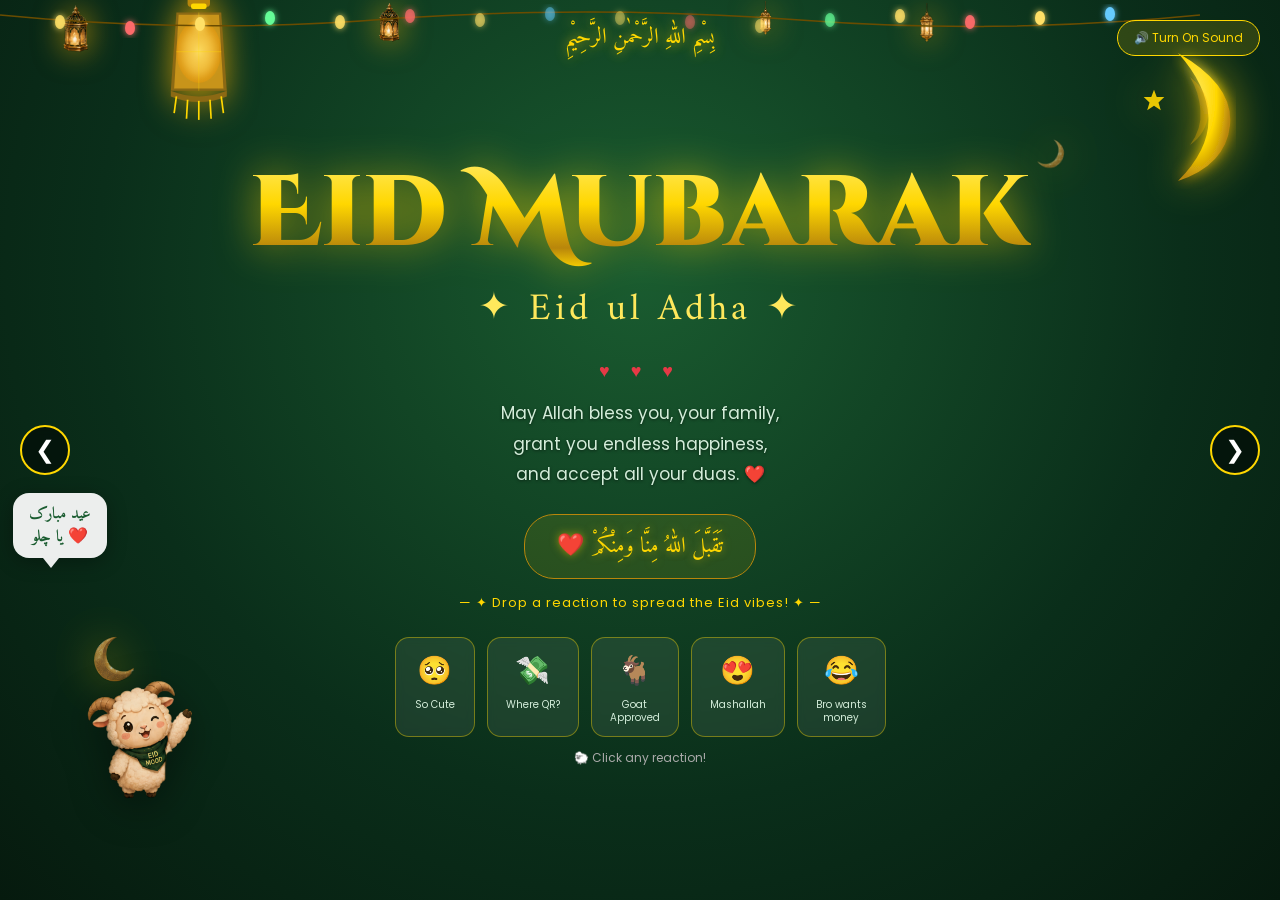
==== commit bb16657f: "Remove share row from Section 3" ====
--- a/index.html
+++ b/index.html
@@ -253,7 +253,7 @@
                 <div class="progress-pct" id="goal-percent-text">0%</div>
                 <div class="goal-text">Goal: PS5 leke FIFA khelunga! 🎮</div>
                 <div class="ps5-box">
-                    <img src="GIVEN_ASSESTS/ps5_real.png" class="ps5-img" alt="PS5 Console">
+                    <img src="GIVEN_ASSESTS/ps5_real.jpg" class="ps5-img" alt="PS5 Console">
                 </div>
             </div>
 
@@ -276,13 +276,7 @@
                 </div>
                 <div class="qr-upi">UPI ID: aryansk282@okicici ❤️</div>
 
-                <div class="share-row">
-                    <div class="share-icon" style="background:#25D366" title="WhatsApp">💬</div>
-                    <div class="share-icon" style="background:linear-gradient(45deg,#f09433,#e6683c,#dc2743,#cc2366,#bc1888)" title="Instagram">📷</div>
-                    <div class="share-icon" style="background:#FFFC00;color:#000" title="Snapchat">👻</div>
-                    <div class="share-icon" style="background:#0088CC" title="Telegram">✈️</div>
-                    <div class="share-icon" style="background:#555" title="Share">↗️</div>
-                </div>
+               
             </div>
 
             <div class="s3-right">
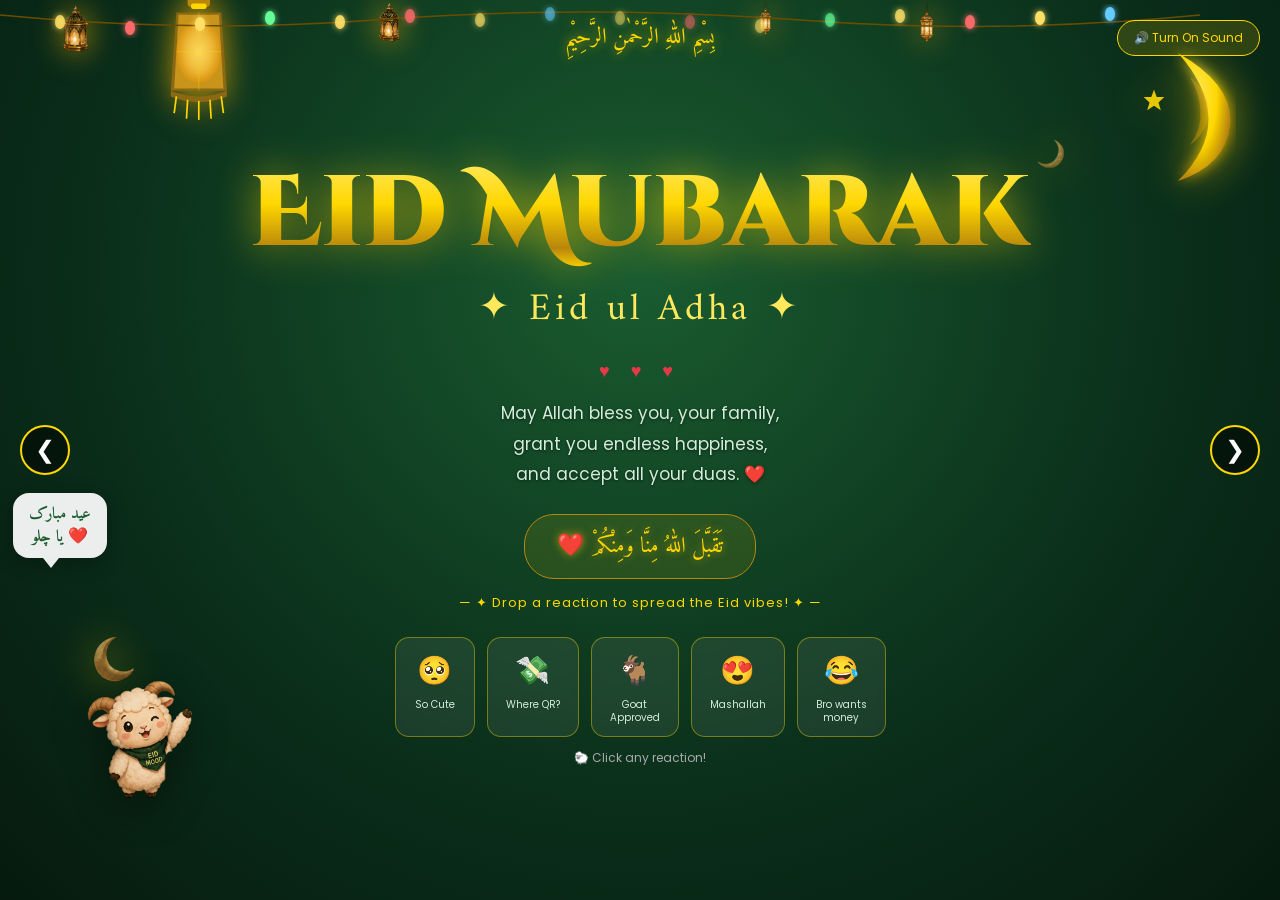
==== commit 61d825cd: "Enable music autoplay with interactive click fallback and default button text" ====
--- a/index.html
+++ b/index.html
@@ -9,7 +9,7 @@
 </head>
 <body>
 
-<audio id="bg-music" loop>
+<audio id="bg-music" loop autoplay>
     <source src="GIVEN_ASSESTS/BACK%20GROUND%20MUSIC.mp3" type="audio/mpeg">
 </audio>
 
@@ -56,7 +56,7 @@
         </svg>
 
         <div class="bismillah">بِسْمِ اللهِ الرَّحْمٰنِ الرَّحِيْمِ</div>
-        <button class="sound-btn" id="sound-btn">🔊 Turn On Sound</button>
+        <button class="sound-btn" id="sound-btn">🔇 Turn Off Sound</button>
 
         <div class="speech-bubble">عید مبارک<br>یا چلو ❤️</div>
 
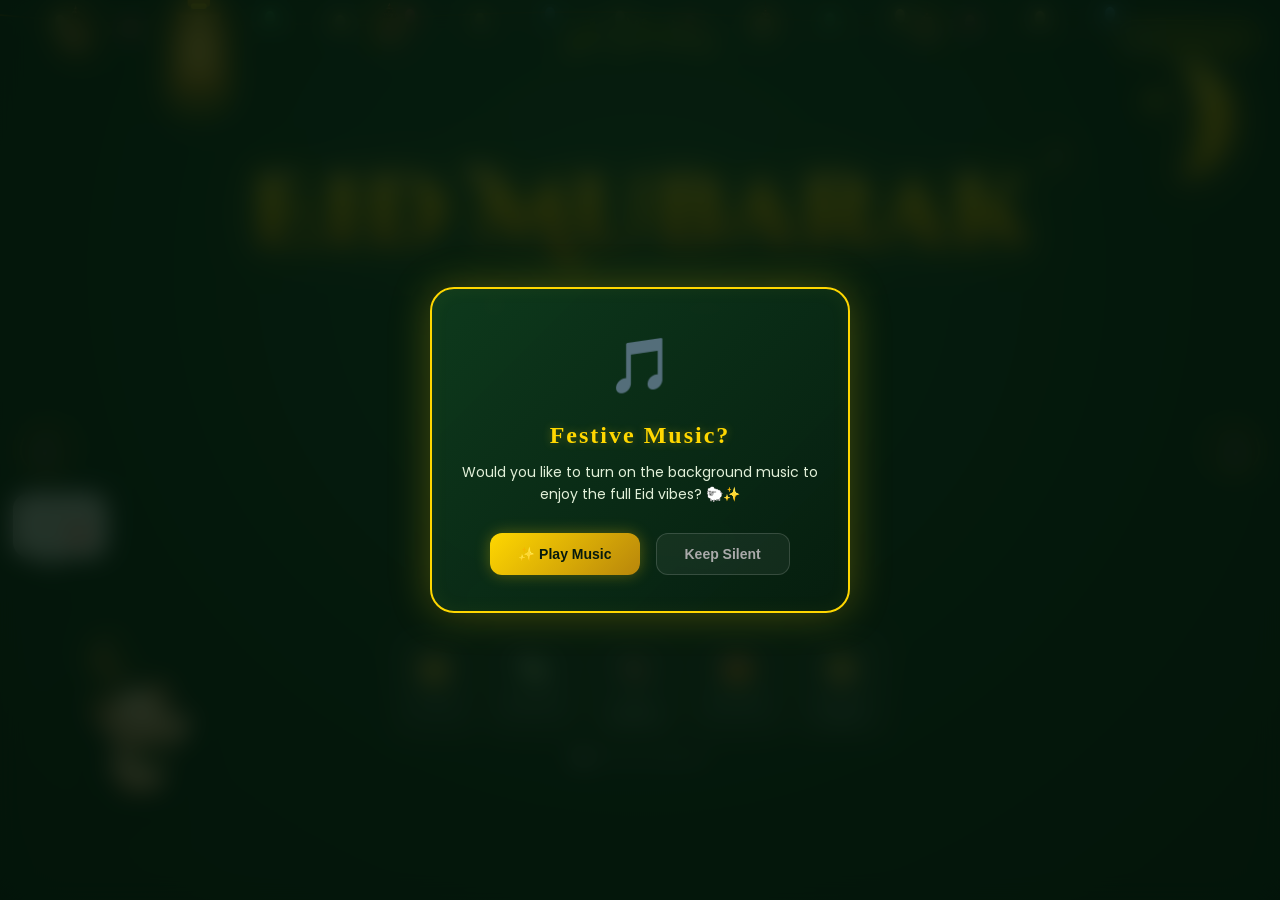
==== commit 2709bc96: "Implement festive music consent modal to bypass browser autoplay policies" ====
--- a/index.html
+++ b/index.html
@@ -9,9 +9,22 @@
 </head>
 <body>
 
-<audio id="bg-music" loop autoplay>
+<audio id="bg-music" loop>
     <source src="GIVEN_ASSESTS/BACK%20GROUND%20MUSIC.mp3" type="audio/mpeg">
 </audio>
+
+<!-- Music Suggestion Consent Modal -->
+<div id="music-modal" class="music-modal">
+    <div class="music-modal-content">
+        <div class="music-modal-icon">🎵</div>
+        <h2>Festive Music?</h2>
+        <p>Would you like to turn on the background music to enjoy the full Eid vibes? 🐑✨</p>
+        <div class="music-modal-buttons">
+            <button id="music-yes-btn" class="modal-btn yes-btn">✨ Play Music</button>
+            <button id="music-no-btn" class="modal-btn no-btn">Keep Silent</button>
+        </div>
+    </div>
+</div>
 
 <canvas id="starCanvas"></canvas>
 
@@ -56,7 +69,7 @@
         </svg>
 
         <div class="bismillah">بِسْمِ اللهِ الرَّحْمٰنِ الرَّحِيْمِ</div>
-        <button class="sound-btn" id="sound-btn">🔇 Turn Off Sound</button>
+        <button class="sound-btn" id="sound-btn">🔊 Turn On Sound</button>
 
         <div class="speech-bubble">عید مبارک<br>یا چلو ❤️</div>
 
--- a/style.css
+++ b/style.css
@@ -493,3 +493,97 @@
         opacity: 0;
     }
 }
+
+/* Music Suggestion Modal */
+.music-modal {
+    position: fixed;
+    top: 0; left: 0;
+    width: 100%; height: 100%;
+    background: rgba(4, 20, 10, 0.85);
+    backdrop-filter: blur(12px);
+    -webkit-backdrop-filter: blur(12px);
+    display: flex;
+    justify-content: center;
+    align-items: center;
+    z-index: 10000;
+    transition: opacity 0.5s ease, visibility 0.5s;
+}
+.music-modal.fade-out {
+    opacity: 0;
+    visibility: hidden;
+    pointer-events: none;
+}
+.music-modal-content {
+    background: linear-gradient(135deg, rgba(15, 60, 30, 0.9), rgba(6, 30, 15, 0.95));
+    border: 2px solid var(--gold);
+    border-radius: 24px;
+    padding: 36px 28px;
+    max-width: 420px;
+    width: 90%;
+    text-align: center;
+    box-shadow: 0 0 40px rgba(255, 215, 0, 0.25), inset 0 0 20px rgba(255, 215, 0, 0.05);
+    animation: modalPop 0.4s cubic-bezier(0.34, 1.56, 0.64, 1);
+}
+@keyframes modalPop {
+    from { transform: scale(0.8); opacity: 0; }
+    to { transform: scale(1); opacity: 1; }
+}
+.music-modal-icon {
+    font-size: 54px;
+    margin-bottom: 16px;
+    animation: iconBounce 2s ease-in-out infinite alternate;
+}
+@keyframes iconBounce {
+    0% { transform: translateY(0) scale(1); }
+    100% { transform: translateY(-8px) scale(1.05); }
+}
+.music-modal-content h2 {
+    font-family: 'Cinzel Decorative', serif;
+    color: var(--gold);
+    font-size: 24px;
+    margin-bottom: 12px;
+    letter-spacing: 2px;
+    text-shadow: 0 0 10px rgba(255, 215, 0, 0.3);
+}
+.music-modal-content p {
+    font-family: 'Poppins', sans-serif;
+    color: #e2f0d9;
+    font-size: 14px;
+    line-height: 1.6;
+    margin-bottom: 28px;
+}
+.music-modal-buttons {
+    display: flex;
+    gap: 16px;
+    justify-content: center;
+}
+.modal-btn {
+    padding: 12px 28px;
+    border-radius: 12px;
+    font-family: 'Poppins', sans-serif;
+    font-size: 14px;
+    font-weight: 600;
+    cursor: pointer;
+    transition: all 0.3s;
+}
+.yes-btn {
+    background: linear-gradient(135deg, #FFD700, #B8860B);
+    border: none;
+    color: #061A0E;
+    box-shadow: 0 0 15px rgba(255, 215, 0, 0.3);
+}
+.yes-btn:hover {
+    transform: scale(1.06);
+    box-shadow: 0 0 25px rgba(255, 215, 0, 0.6);
+}
+.no-btn {
+    background: rgba(255, 255, 255, 0.05);
+    border: 1.5px solid rgba(255, 255, 255, 0.15);
+    color: #aaa;
+}
+.no-btn:hover {
+    background: rgba(255, 255, 255, 0.1);
+    border-color: rgba(255, 255, 255, 0.25);
+    color: #fff;
+    transform: scale(1.03);
+}
